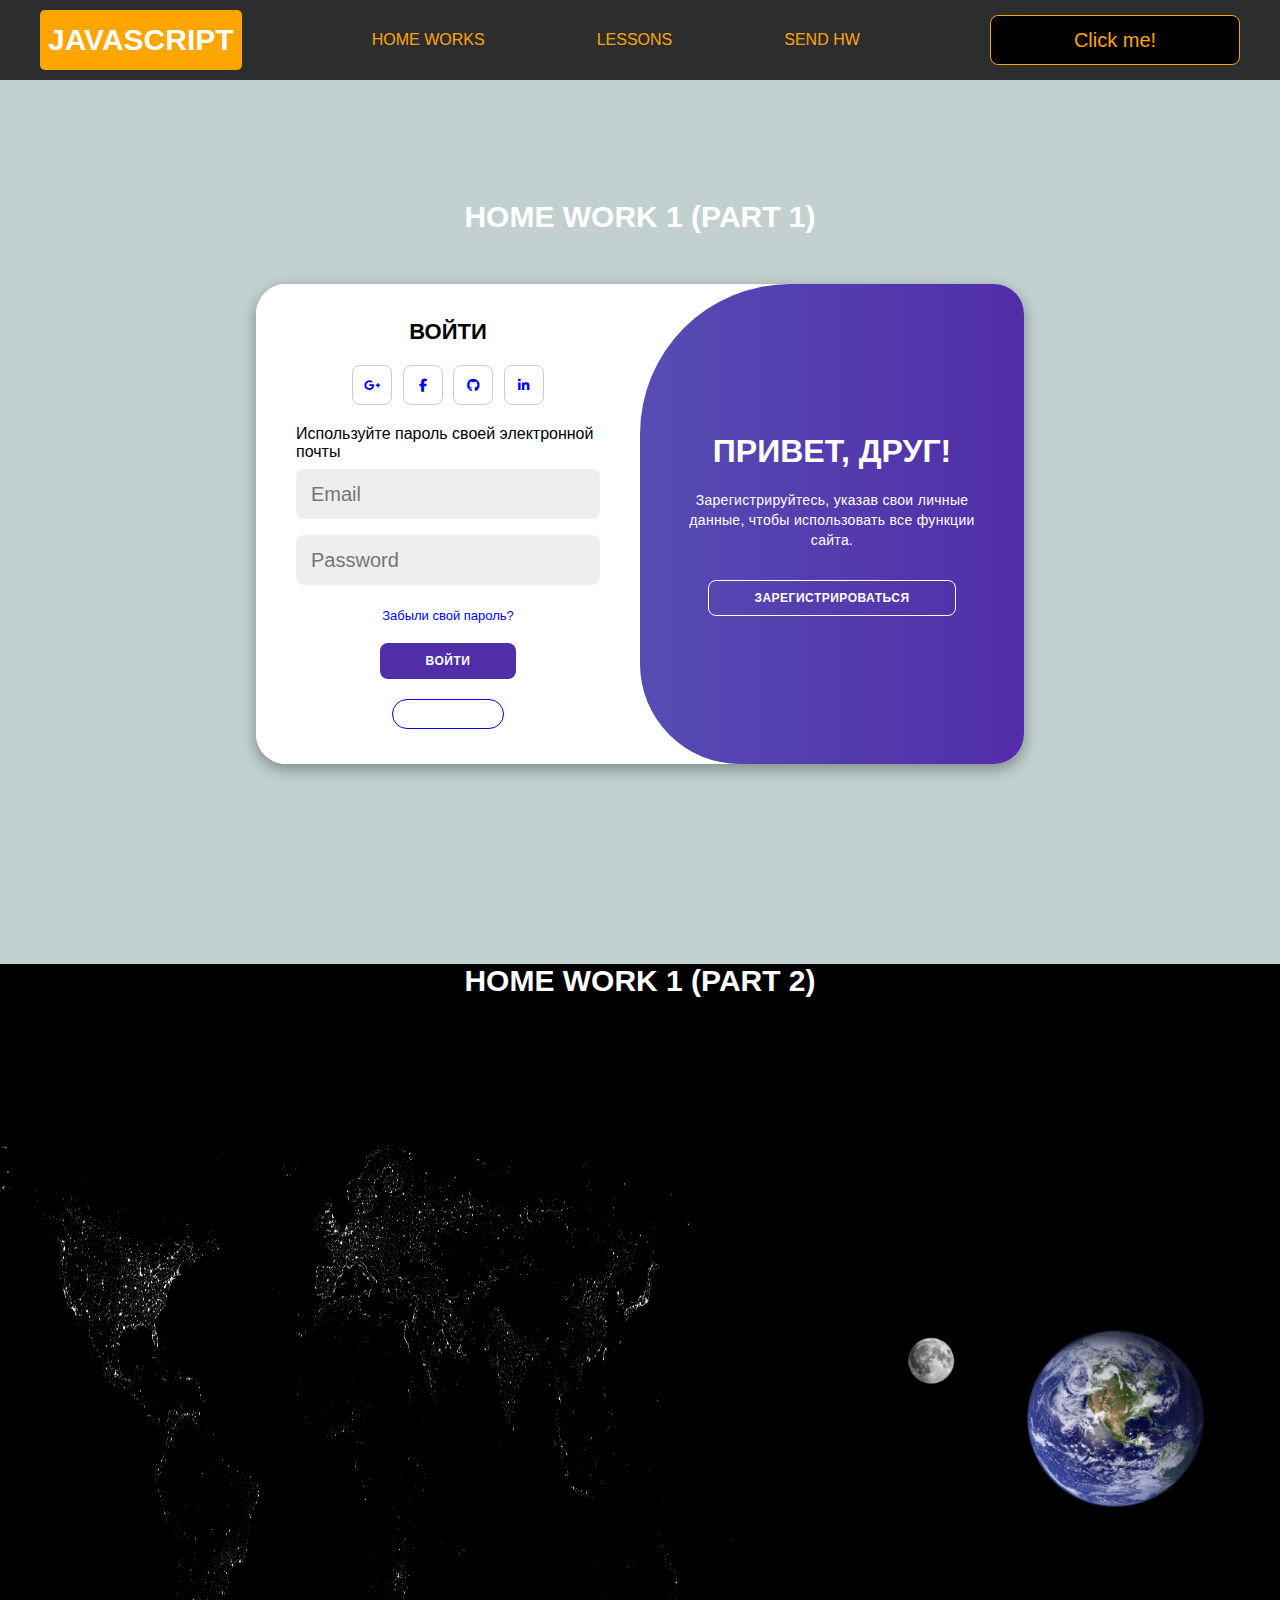
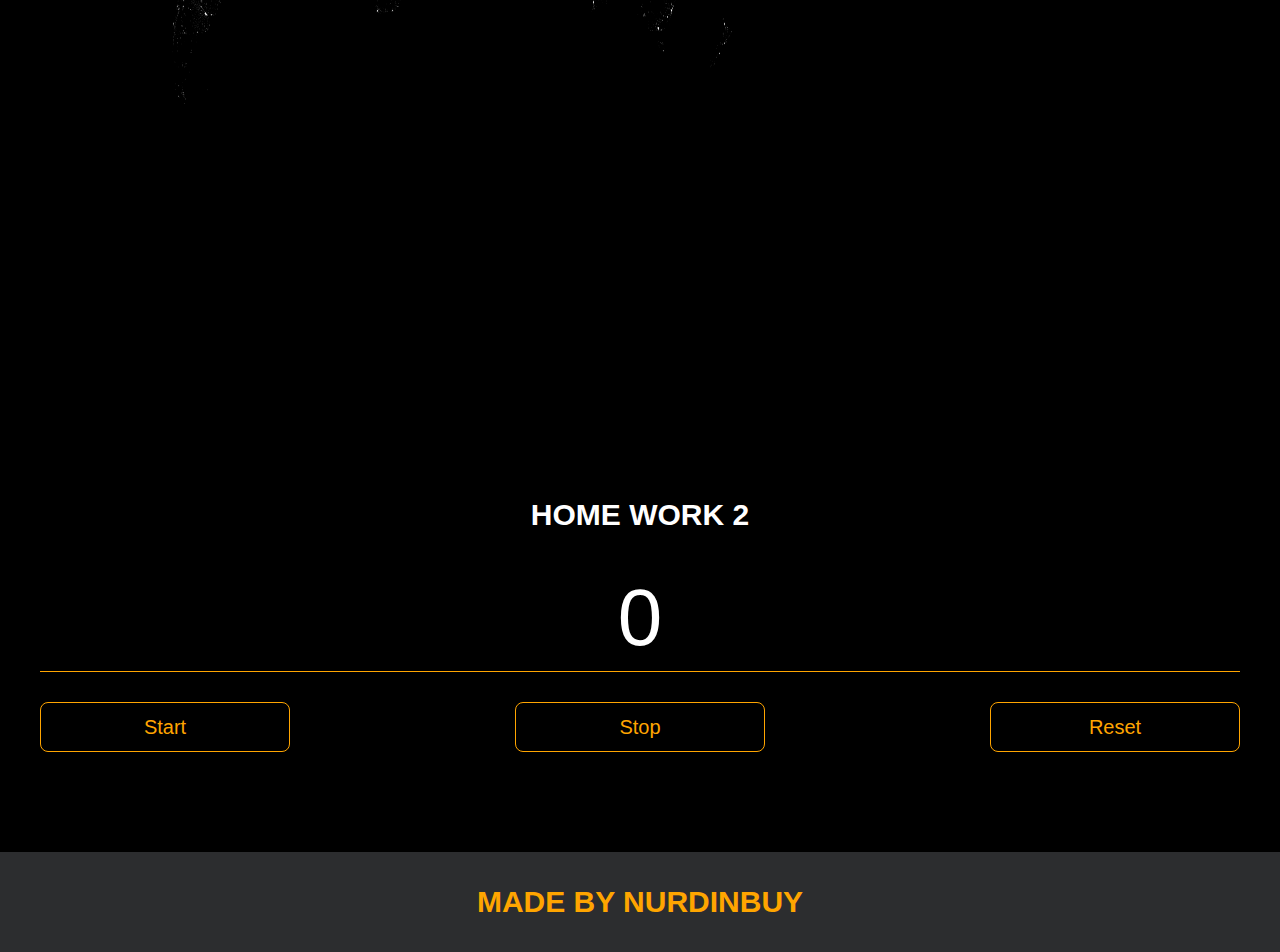
==== project/pages/home_works.html @ 9779edff "Add files via upload" ====
<!DOCTYPE html>
<html lang="en">
<head>
    <meta charset="UTF-8">
    <title>Home Works</title>
    <link rel="stylesheet" href="https://cdnjs.cloudflare.com/ajax/libs/font-awesome/6.4.2/css/all.min.css">
    <link rel="stylesheet" href="../css/style.css">
    <link rel="stylesheet" href="../css/core.css">
    <link rel="stylesheet" href="../css/home_works.css">
</head>
<body>

<div class="wrapper">
    <div class="header">
        <div class="container">
            <div class="inner_header">
                <a href="../index.html">
                    <div class="logotype">
                        <h2>Java<span>Script</span></h2>
                    </div>
                </a>
                <ul class="menu">
                    <li class="menu_link">
                        <a href="../pages/home_works.html">Home Works</a>
                    </li>
                    <li class="menu_link">
                        <a href="../pages/lessons.html">Lessons</a>
                    </li>
                    <li class="menu_link">
                        <a href="https://t.me/NurDinBuy16" target="_blank">Send hw</a>
                    </li>
                </ul>
                <button class="btn" id="btn-get">Click me!</button>
            </div>
        </div>
    </div>

    <div class="gmail_block">
        <div class="container" id="container">
            <h3>Home work 1 (part 1)</h3>
            <div class="inner_gmail_block" id="gmail_container">
                <div class="inner_gmail_conatiner" >
                    <div class="form_container sign_up">
                        <form>
                            <h1 class="gmail_h1">Зарегистрироваться</h1>
                            <div class="social_icons">
                                <a href="#" class="icon"><i class="fa-brands fa-google-plus-g"></i></a>
                                <a href="#" class="icon"><i class="fa-brands fa-facebook-f"></i></a>
                                <a href="#" class="icon"><i class="fa-brands fa-github"></i></a>
                                <a href="#" class="icon"><i class="fa-brands fa-linkedin-in"></i></a>
                            </div>
                            <span>Используйте свой адрес электронной почты для регистрации</span>
                            <input class="input_text"  id="input_text1" placeholder="Name">
                            <input class="input_email1" id="input_email1"  type="email" placeholder="Email">
                            <input class="input_password1" id="input_password1" type="password" placeholder="Password">
                            <button id="input_button1" >Зарегистрироваться</button>
                            <span class="checker" id="gmail_result"></span>
                        </form>
                    </div>
                    <div class="form_container sign_in">
                        <form>
                            <h1 class="gmail_h1">Войти</h1>
                            <div class="social_icons">
                                <a href="#" class="icon"><i class="fa-brands fa-google-plus-g"></i></a>
                                <a href="#" class="icon"><i class="fa-brands fa-facebook-f"></i></a>
                                <a href="#" class="icon"><i class="fa-brands fa-github"></i></a>
                                <a href="#" class="icon"><i class="fa-brands fa-linkedin-in"></i></a>
                            </div>
                            <span>Используйте пароль своей электронной почты</span>
                            <input class="input_email" id="input_email" type="email" placeholder="Email">
                            <input class="input_password" id="input_password" type="password" placeholder="Password">
                            <a class="sing_aa" href="#">Забыли свой пароль?</a>
                            <button class="input_button" id="input_button">Войти</button>
                            <span class="checkee" id="gmail_result1"></span>
                        </form>
                    </div>
                    <div class="toggle_container">
                        <div class="toggle">
                            <div class="toggle_panel toggle_left">
                                <h1 class="gmail_h2">Добро пожаловать!</h1>
                                <p>Введите свои личные данные, чтобы использовать все возможности  сайта</p>
                                <button class="hidden" id="login">Войти</button>

                            </div>
                            <div class="toggle_panel toggle_right">
                                <h1 class="gmail_h2">Привет, друг!</h1>
                                <p>Зарегистрируйтесь, указав свои личные данные, чтобы использовать все функции сайта.</p>
                                <button class="hidden" id="register">Зарегистрироваться</button>
                            </div>
                        </div>
                    </div>
                </div>
            </div>
        </div>
    </div>

    <div class="move_block">
        <div class="container">
            <h3>Home work 1 (part 2)</h3>
            <div class="solar_system">
                <div class="earth" id="earth">
                    <img src="../images/earth_night.png" alt="earth">
                </div>
                <div class="earth_one">
                    <img class="earth_two" src="../images/earth.png" alt="earth">
                    <img class="moon" id="moon" src="../images/moon.png" alt="moon">
                </div>
            </div>
        </div>
    </div>

    <div class="stopwatch">
        <div class="container">
            <h3>Home work 2 </h3>
            <div class="time">
                <div class="time_block">
                    <div class="interval" id="seconds">0</div>
                </div>
            </div>
            <div class="time_buttons">
                <button class="btn" id="start">Start</button>
                <button class="btn" id="stop">Stop</button>
                <button class="btn" id="reset">Reset</button>
            </div>
        </div>
    </div>

    <div class="footer">
        <div class="container">
            <a href="https://www.instagram.com/nurdinbuy/" target="_blank">
                <div class="inner_footer">
                    <h2>Made by NurDinBuy</h2>
                </div>
            </a>
        </div>
    </div>
</div>

<div class="modal">
    <div class="modal_dialog">
        <div class="modal_content">
            <form action="#">
                <div class="modal_close">&times;</div>
                <div class="modal_title">Мы свяжемся с вами как можно быстрее!</div>
                <input required placeholder="Ваше имя" name="name" type="text" class="modal_input">
                <input required placeholder="Ваш номер телефона" name="phone" type="phone" class="modal_input">
                <button class="btn btn_dark btn_min">Перезвонить мне</button>
            </form>
        </div>
    </div>
</div>

</body>
<script src="../js/home_works.js"></script>
<script src="../js/modal.js"></script>
</html>
---- project/css/style.css ----
/* HEADER */

.header {
    height: 80px;
    background: #2c2d2f;
    display: flex;
    align-items: center;
    width: 100%;
    position: fixed;
    top: 0;
    z-index: 2000;
}

.inner_header {
    height: 100%;
    display: flex;
    align-items: center;
    justify-content: space-between;
}

/* LOGOTYPE */

.logotype {
    display: flex;
    align-items: center;
    justify-content: center;
    font-size: 22px;
    height: 60px;
    width: fit-content;
    background: var(--orange);
    padding: 8px;
    color: white;
    border-radius: 5px;
    cursor: pointer;
}

/* HEADER MENU */

.menu {
    display: flex;
    justify-content: space-around;
    width: 600px;
}

.menu_link a {
    color: var(--orange);
    text-transform: uppercase;
}

.menu_link a:hover {
    text-decoration: underline;
}

/* MAIN BLOCK */

.main_block {
    padding: 100px 0;
    background: black;
}

/* BUTTONS COLOR PICKER */

.colors-buttons {
    display: flex;
    justify-content: space-between;
    margin-top: 50px;
}

.btn-color {
    border-radius: 20px;
    border-color: white !important;
}

/* FOOTER */

.footer {
    background: #2c2d2f;
    width: 100%;
}

.inner_footer {
    display: flex;
    align-items: center;
    justify-content: center;
    height: 100px;
}

.footer h2 {
    text-transform: uppercase;
    color: var(--orange);
    font-weight: 600;
}


/* SLIDER BLOCK */

.slider_block {
    padding: 100px 0;
    background: black;
}

.slider {
    position: relative;
    width: 100%;
    height: 300px;
    overflow: hidden;
    border: 3px solid var(--orange);
    border-radius: 20px;
    display: flex;
    align-items: center;
    justify-content: space-between;
    padding: 0 30px;
}

.slide {
    position: absolute;
    top: 60px;
    left: 0;
    width: 100%;
    height: 100%;
    display: none;
    transition: opacity 0.5s ease-in-out;
}

.slide_card {
    color: white;
    margin: 0 auto;
    width: 500px;
    text-align: center;
}

.slide_card h3 {
    color: white;
    text-transform: uppercase;
    font-size: 22px;
}

.slide_card p {
    font-size: 16px;
    text-align: justify;
    margin: 10px 0;
}

.slide_card a {
    color: var(--orange);
    text-decoration: underline;
}

.slide.active_slide {
    display: block;
}

/* VIDEO BLOCK */

.block_video {
    background: black;
    padding: 100px 0;
}

.inner_block_video {
    display: flex;
    justify-content: center;
    margin-top: 50px;
}

/* MODAL */

.modal {
    position: fixed;
    height: 100%;
    width: 100%;
    top: 0;
    left: 0;
    z-index: 2;
    background: rgba(0, 0, 0, 0.5);
    backdrop-filter: blur(10px);
    display: none;
}

.modal_dialog {
    max-width: 500px;
    margin: 150px auto;
}

.modal_content {
    position: relative;
    width: 100%;
    padding: 40px;
    background-color: black;
    border: 2px solid var(--orange);
    border-radius: 4px;
    max-height: 80vh;
    overflow-y: auto;
}

.modal_content form {
    display: flex;
    flex-direction: column;
    align-items: center;
}

.modal_close {
    position: absolute;
    top: 8px;
    right: 14px;
    font-size: 30px;
    color: red;
    opacity: 0.5;
    font-weight: 700;
    border: none;
    background-color: transparent;
    cursor: pointer;
}

.modal_title {
    text-align: center;
    font-size: 22px;
    text-transform: uppercase;
    color: white;
}

.modal_input, .btn_min {
    width: 100% !important;
    margin-top: 10px;
}


/*-------BOTTLE-------*/

.botlle {
    background: black;
    padding: 100px 0;
}

.bottle_inner {
    display: flex;
    justify-content: center;
    align-items: center;
}

.bowl {
    position: relative;
    width: 300px;
    height: 300px;
    background: rgba(255, 255, 255, 0.1);
    border-radius: 50%;
    border: 8px solid transparent;
    animation: animate 5s linear infinite;
    transform-origin: bottom center;
    animation-play-state: run;
}

@keyframes animate {
    0% {
        transform: rotate(0deg);
    }
    25% {
        transform: rotate(22deg);
    }
    50% {
        transform: rotate(0deg);
    }
    75% {
        transform: rotate(-22deg);
    }
    100% {
        filter: hue-rotate(360deg);
    }
}

.bowl::before {
    content: "";
    position: absolute;
    top: -15px;
    left: 50%;
    transform: translateX(-50%);
    width: 40%;
    height: 30px;
    border: 15px solid #444;
    border-radius: 50%;
    box-shadow: 0 10px #222;

}

.bowl::after {
    content: "";
    position: absolute;
    top: 35%;
    left: 50%;
    transform: translate(-50%, -50%);
    width: 150px;
    height: 60px;
    background: rgba(255, 255, 255, 0.05);
    transform-origin: center;
    animation: animatebowlshadow 5s linear infinite;
    border-radius: 50%;
    animation-play-state: running;

}


@keyframes animatebowlshadow {
    0% {
        left: 50%;
        width: 150px;
        height: 60px;
    }
    25% {
        left: 55%;
        width: 140px;
        height: 65px;
    }
    50% {
        left: 50%;
        width: 150px;
        height: 60px;
    }
    75% {
        left: 45%;
        width: 140px;
        height: 65px;
    }
    100% {


    }
}


.liquid {
    position: absolute;
    top: 50%;
    left: 5px;
    right: 5px;
    bottom: 5px;
    background: #1ae907;
    border-bottom-left-radius: 150px;
    border-bottom-right-radius: 150px;
    filter: drop-shadow(0 0 80px #1ae907);
    transform-origin: top center;
    animation: animateliquid 5s linear infinite;
    animation-play-state: running;
}

@keyframes animateliquid {
    0% {
        transform: rotate(0deg);
    }
    25% {
        transform: rotate(-22deg);
    }
    30% {
        transform: rotate(-23deg);
    }
    50% {
        transform: rotate(0deg);
    }
    75% {
        transform: rotate(22deg);
    }
    80% {
        transform: rotate(23deg);
    }
    100% {
        transform: rotate(0deg);
    }


}

.liquid::before {
    content: "";
    position: absolute;
    top: -10px;
    width: 100%;
    height: 20px;
    background: #15be05;
    border-radius: 50%;
    filter: drop-shadow(0 0 80px #15be05);
}

.shadow {
    position: absolute;
    top: calc(50% + 150px);
    left: 50%;
    transform: translate(-50%, -50%);
    width: 260px;
    height: 40px;
    background: rgba(0, 0, 0, 0.5);
    border-radius: 50%;
    animation: animateshadow 5s linear infinite;
    animation-play-state: running;

}

@keyframes animateshadow {
    0% {
        left: 50%;
        width: 260px;
        height: 40px;
        top: calc(50% + 150px);

    }

    25% {
        left: 55%;
        width: 265px;
        height: 30px;
        top: calc(50% + 130px);

    }
    50% {
        left: 50%;
        width: 260px;
        height: 40px;
        top: calc(50% + 150px);

    }
    75% {
        left: 45%;
        width: 265px;
        height: 30px;
        top: calc(50% + 130px);

    }
    100% {
    }
}
---- project/css/core.css ----
* {
    margin: 0;
    padding: 0;
    box-sizing: border-box;
}

.container {
    width: 1200px;
    margin: 0 auto;
}

body {
    font-family: "Britannic Bold", sans-serif;
}

.btn {
    width: 250px;
    height: 50px;
    font-size: 20px;
    cursor: pointer;
    border: 1px solid var(--orange);
    background: black;
    color: var(--orange);
    border-radius: 8px;
}

.btn:hover {
    background: #414349;
}

.btn:active {
    background: #56585D;
    border: 2px solid var(--orange);
}

a {
    text-decoration: none;
}

li {
    list-style: none;
}

h1 {
    text-align: center;
    font-size: 70px;
    color: white;
    margin: 0 auto;
    text-transform: uppercase;
    font-weight: 600;
}

h2 {
    text-align: center;
    font-size: 30px;
    color: white;
    margin: 0 auto;
    text-transform: uppercase;
    font-weight: 600;
}

h3 {
    text-align: center;
    font-size: 30px;
    color: white;
    margin: 0 auto;
    text-transform: uppercase;
    font-weight: 600;
}

h4 {
    font-size: 24px;
    color: white;
    text-transform: uppercase;
    font-weight: 600;
}

strong {
    color: #F79300;
}

label {
    font-size: 24px;
    color: var(--orange);
}

input {
    width: 350px;
    height: 50px;
    font-size: 20px;
    padding-left: 5px;
    color: var(--orange);
    background: black;
    border: 2px solid var(--orange);
}

.checker {
    color: white;
    font-size: 30px;
}

.btn-slide {
    display: block;
    width: 100px;
    height: 100px;
    background: var(--orange);
    color: black;
    font-size: 20px;
    text-transform: uppercase;
    border-radius: 50%;
    font-weight: 800;
    z-index: 1;
}

.btn-slide:hover {
    background: #b68733 !important;
    cursor: pointer;
    color: white;
}

:root {
    --orange: orange;
    --black: black;
}
---- project/css/home_works.css ----
/* GMAIL BLOCK */

.gmail_block{
	background: #c2d0d0;
	padding: 200px 0;
}
.inner_gmail_block{
	margin: 0 auto;
	margin-top: 50px;
	background-color: #fff;
	border-radius: 30px;
	box-shadow: 0 5px 15px rgba(0, 0, 0, 0.35);
	position: relative;
	overflow: hidden;
	width: 768px;
	max-width: 100%;
	min-height: 480px;

}
.gmail_h1{
	font-size: 22px;
	color: black;
}
.gmail_h2{
	font-size: 32px;
	color: #fff;
}
.inner_gmail_block p{
	font-size: 14px;
	line-height: 20px;
	letter-spacing: 0.3px;
	margin: 20px 0;
}
.inner_gmail_block a{
	color: blue;
	font-size: 13px;
	text-decoration: none;
	margin: 15px 0 10px;
}
.inner_gmail_block button{
	background-color: #512da8;
	color: #fff;
	font-size: 12px;
	padding: 10px 45px;
	border: 1px solid transparent;
	border-radius: 8px;
	font-weight: 600;
	letter-spacing: 0.5px;
	text-transform: uppercase;
	margin-top: 10px;
	cursor: pointer;
}
.inner_gmail_block button.hidden{
	background-color: transparent;
	border-color: #fff;
}
.inner_gmail_block form{
	background-color: #fff;
	display: flex;
	align-items: center;
	justify-content: center;
	flex-direction: column;
	padding: 0 40px;
	height: 100%;
}
.input_text{
	color: black;
	font-size: 20px;
	background-color: #eee;
	border: none;
	margin: 8px 0;
	padding: 10px 15px;
	border-radius: 8px;
	width: 100%;
	outline: none;
}
.input_email{
	color: black;
	font-size: 20px;
	background-color: #eee;
	border: none;
	margin: 8px 0;
	padding: 10px 15px;
	border-radius: 8px;
	width: 100%;
	outline: none;
}
.input_email1{
	color: black;
	font-size: 20px;
	background-color: #eee;
	border: none;
	margin: 8px 0;
	padding: 10px 15px;
	border-radius: 8px;
	width: 100%;
	outline: none;
}
.input_password{
	color: black;
	font-size: 20px;
	background-color: #eee;
	border: none;
	margin: 8px 0;
	padding: 10px 15px;
	border-radius: 8px;
	width: 100%;
	outline: none;
}
.input_password1{
	color: black;
	font-size: 20px;
	background-color: #eee;
	border: none;
	margin: 8px 0;
	padding: 10px 15px;
	border-radius: 8px;
	width: 100%;
	outline: none;
}
.checkee{
	width: 112px;
	height: 30px;
	margin-top: 20px;
	border: 1px solid blue;
	font-size: 20px;
	display: flex;
	justify-content: center;
	align-items: center;
	border-radius: 20px;

}
.checker{
	width: 112px;
	height: 30px;
	margin-top: 20px;
	border: 1px solid blue;
	font-size: 20px;
	display: flex;
	justify-content: center;
	align-items: center;
	border-radius: 20px;
}

.form_container{
	position: absolute;
	top: 0;
	height: 100%;
	transition: all 0.6s ease-in-out;
}
.sign_in{
	left: 0;
	width: 50%;
	z-index: 2;
}
.inner_gmail_block.active .sign_in{
	transform: translateX(100%);
}
.sign_up{
	left: 0;
	width: 50%;
	opacity: 0;
	z-index: 1;
}
.inner_gmail_block.active .sign_up{
	transform: translateX(100%);
	opacity: 1;
	z-index: 5;
	animation: move 0.6s;
}
@keyframes move{
	0%, 49.99%{
		opacity: 0;
		z-index: 1;
	}
	50%, 100%{
		opacity: 1;
		z-index: 5;
	}
}
.social_icons{
	margin: 20px 0;
}
.social_icons a{
	border: 1px solid #ccc;
	border-radius: 20%;
	display: inline-flex;
	justify-content: center;
	align-items: center;
	margin: 0 3px;
	width: 40px;
	height: 40px;
	color: blue;
}
.toggle_container{
	position: absolute;
	top: 0;
	left: 50%;
	width: 50%;
	height: 100%;
	overflow: hidden;
	transition: all 0.6s ease-in-out;
	border-radius: 150px 0 0 100px;
	z-index: 1000;
}
.inner_gmail_block.active .toggle_container{
	transform: translateX(-100%);
	border-radius: 0 150px 100px 0;
}
.toggle{
	background-color: #512da8;
	height: 100%;
	background: linear-gradient(to right, #5c6bc0, #512da8);
	color: #fff;
	position: relative;
	left: -100%;
	width: 200%;
	transform: translateX(0);
	transition: all 0.6s ease-in-out;
}
.inner_gmail_block.active .toggle{
	transform: translateX(50%);
}
.toggle_panel{
	position: absolute;
	width: 50%;
	height: 100%;
	display: flex;
	align-items: center;
	justify-content: center;
	flex-direction: column;
	padding: 0 30px;
	text-align: center;
	top: 0;
	transform: translateX(0);
	transition: all 0.6s ease-in-out;
}
.toggle_left{
	transform: translateX(-200%);
}
.inner_gmail_block.active .toggle_left{
	transform: translateX(0);
}
.toggle_right{
	right: 0;
	transform: translateX(0);
}
.inner_gmail_block.active .toggle_right{
	transform: translateX(200%);
}




/* MOVE BLOCK */

.move_block {
	font-size: 6px;
	background-color: #000;
}
.solar_system {
	top: -250px;
	position: relative;
	width: 1000px;
	height: 1000px;
	margin: 0 auto;
}


.earth img{
	width: 800px;
	height: 800px;
	top: 52em;
	left: -34em;
	position: absolute;
}
.moon{
	top: 19em;
	left: -2.4em;
	width: 50px;
	height: 50px;
	position: absolute;
	animation: rotate 5s linear infinite;
}
@keyframes rotate { 0% { transform: rotate(0deg);}
	100% { transform: rotate(360deg);
	}
}

.earth_two{
	position: absolute;
	width: 200px;
	height: 200px;
	top: 16em;
	left: 16em;
}
.earth_one{
	position: absolute;
	top: 79em;
	left: 130em;
	width: 400px;
	height: 400px;
	border-radius: 50%;
	animation: rotate 10s linear infinite;
}

/*----ANALOG CLOCK-----*/

.clock {
    --clock-size: 360px;
    width: var(--clock-size);
    height: var(--clock-size);
    position: absolute;
    inset: 0;
    margin: auto;
    border-radius: 50%;
    color: white;
}

.spike {
    position: absolute;
    width: 8px;
    height: 1px;
    background: #fff9;
    line-height: 20px;
    transform-origin: 50%;
    z-index: 5;
    inset: 0;
    margin: auto;
    font-style: normal;
    transform: rotate(var(--rotate)) translateX(var(--dail-size));
}
.spike:nth-child(5n+1) {
    box-shadow: -7px 0 #fff9;
}
.spike:nth-child(5n+1):after {
    content: attr(data-i);
    position: absolute;
    right: 22px;
    top: -10px;
    transition: 1s linear;
    transform: rotate(calc( var(--dRotate) - var(--rotate)));
}

.seconds {
    --dRotate: 0deg;
    --dail-size: calc((var(--clock-size)/ 2) - 8px);
    font-weight: 800;
    font-size: 18px;
    transform: rotate(calc( -1 * var(--dRotate)));
    position: absolute;
    inset: 0;
    margin: auto;
    transition: 1s linear;
}

.minutes {
    --dail-size: calc((var(--clock-size)/ 2) - 65px);
    font-size: 16px;
    transform: rotate(calc( -1 * var(--dRotate)));
    position: absolute;
    inset: 0;
    margin: auto;
    transition: 1s linear;
}

.stop-anim {
    transition: 0s linear;
}
.stop-anim .spike:after {
    transition: 0s linear !important;
}

.hour {
    font-size: 70px;
    font-weight: 900;
    position: absolute;
    left: 50%;
    top: 50%;
    transform: translate(-50%, -50%);
}

.minute {
    font-size: 36px;
    font-weight: 900;
    position: absolute;
    background: #000;
    z-index: 10;
    right: calc(var(--clock-size)/ 4.5);
    top: 50%;
    transform: translateY(-50%);
}
.minute:after {
    content: "";
    position: absolute;
    border: 2px solid #fff;
    border-right: none;
    height: 50px;
    left: -10px;
    top: 50%;
    border-radius: 40px 0 0 40px;
    width: calc(var(--clock-size)/ 2.75);
    transform: translatey(-50%);
}


/*-------STOP WATCH------ */

.time {
    color: white;
    display: flex;
    justify-content: center;
    font-size: 80px;
    height: 100px;
    width: 100%;
    border-bottom: 1px solid var(--orange);
    margin-top: 40px;
}

.time_block {
    display: flex;
    width: 500px;
    justify-content: center;
}

.stopwatch {
    padding: 100px 0;
    background: black;
}

.time_buttons {
    margin-top: 30px;
    width: 100%;
    display: flex;
    justify-content: space-between;
}
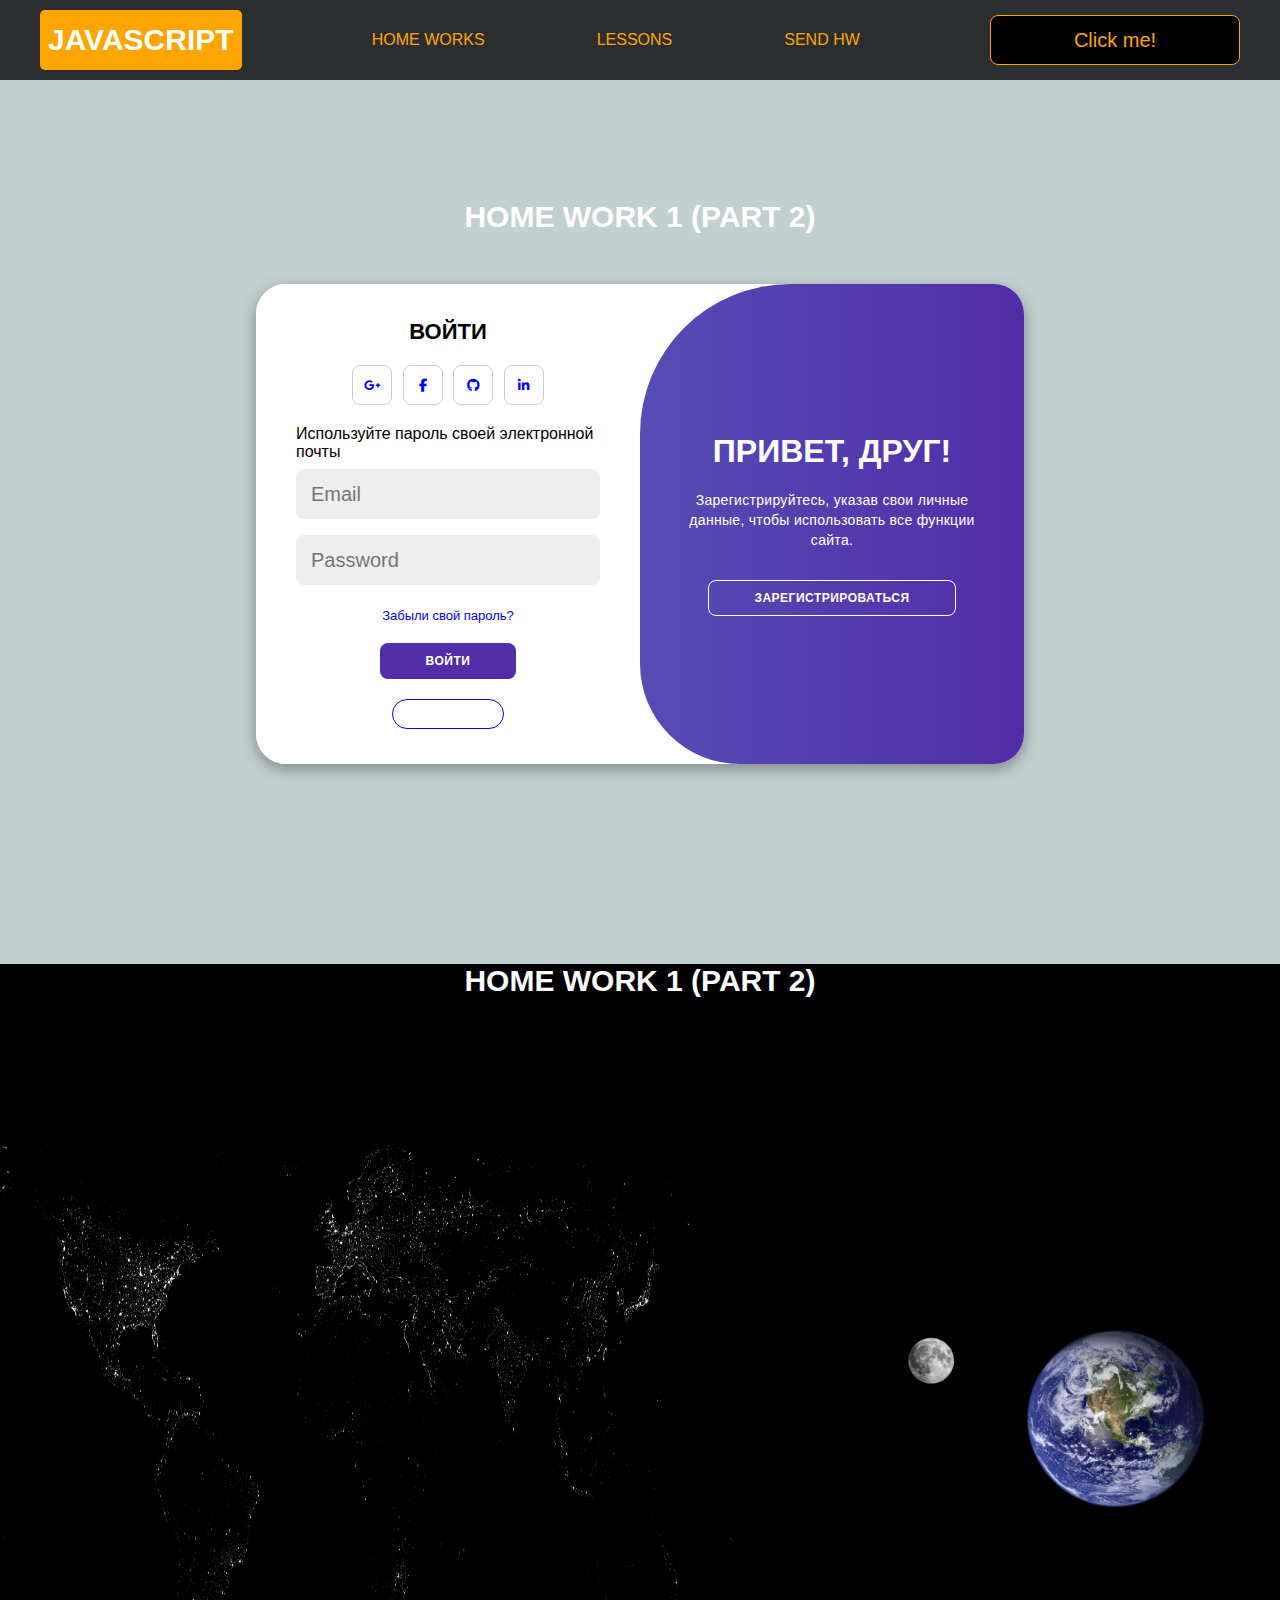
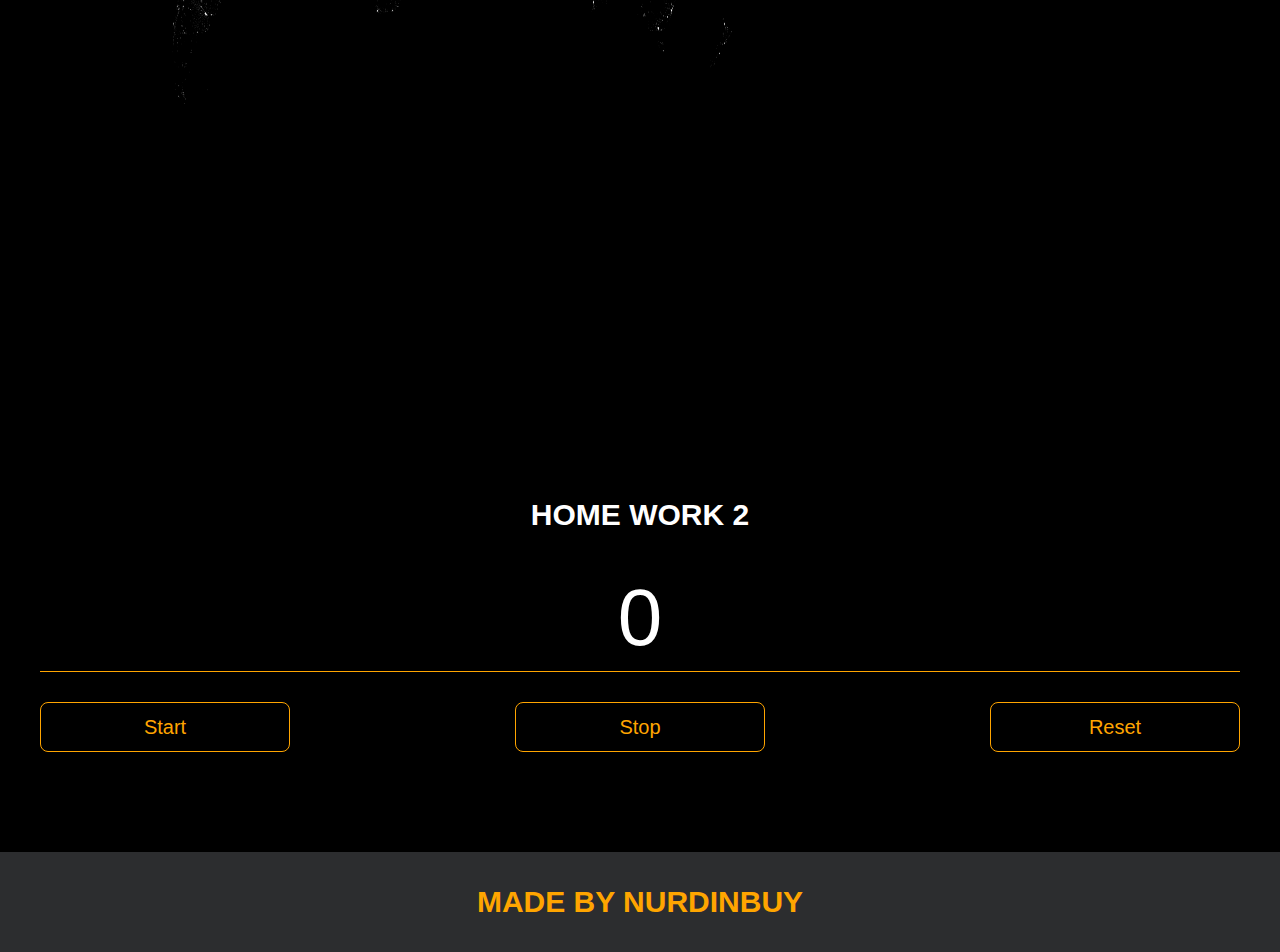
==== commit bc42e8f2: "Update home_works.html" ====
--- a/project/pages/home_works.html
+++ b/project/pages/home_works.html
@@ -37,7 +37,11 @@
 
     <div class="gmail_block">
         <div class="container" id="container">
-            <h3>Home work 1 (part 1)</h3>
+            <div class="blok">
+                <div class="blokinner">
+                    <h3 class="text">Home work 1 (part 2)</h3>
+                </div>
+            </div>
             <div class="inner_gmail_block" id="gmail_container">
                 <div class="inner_gmail_conatiner" >
                     <div class="form_container sign_up">
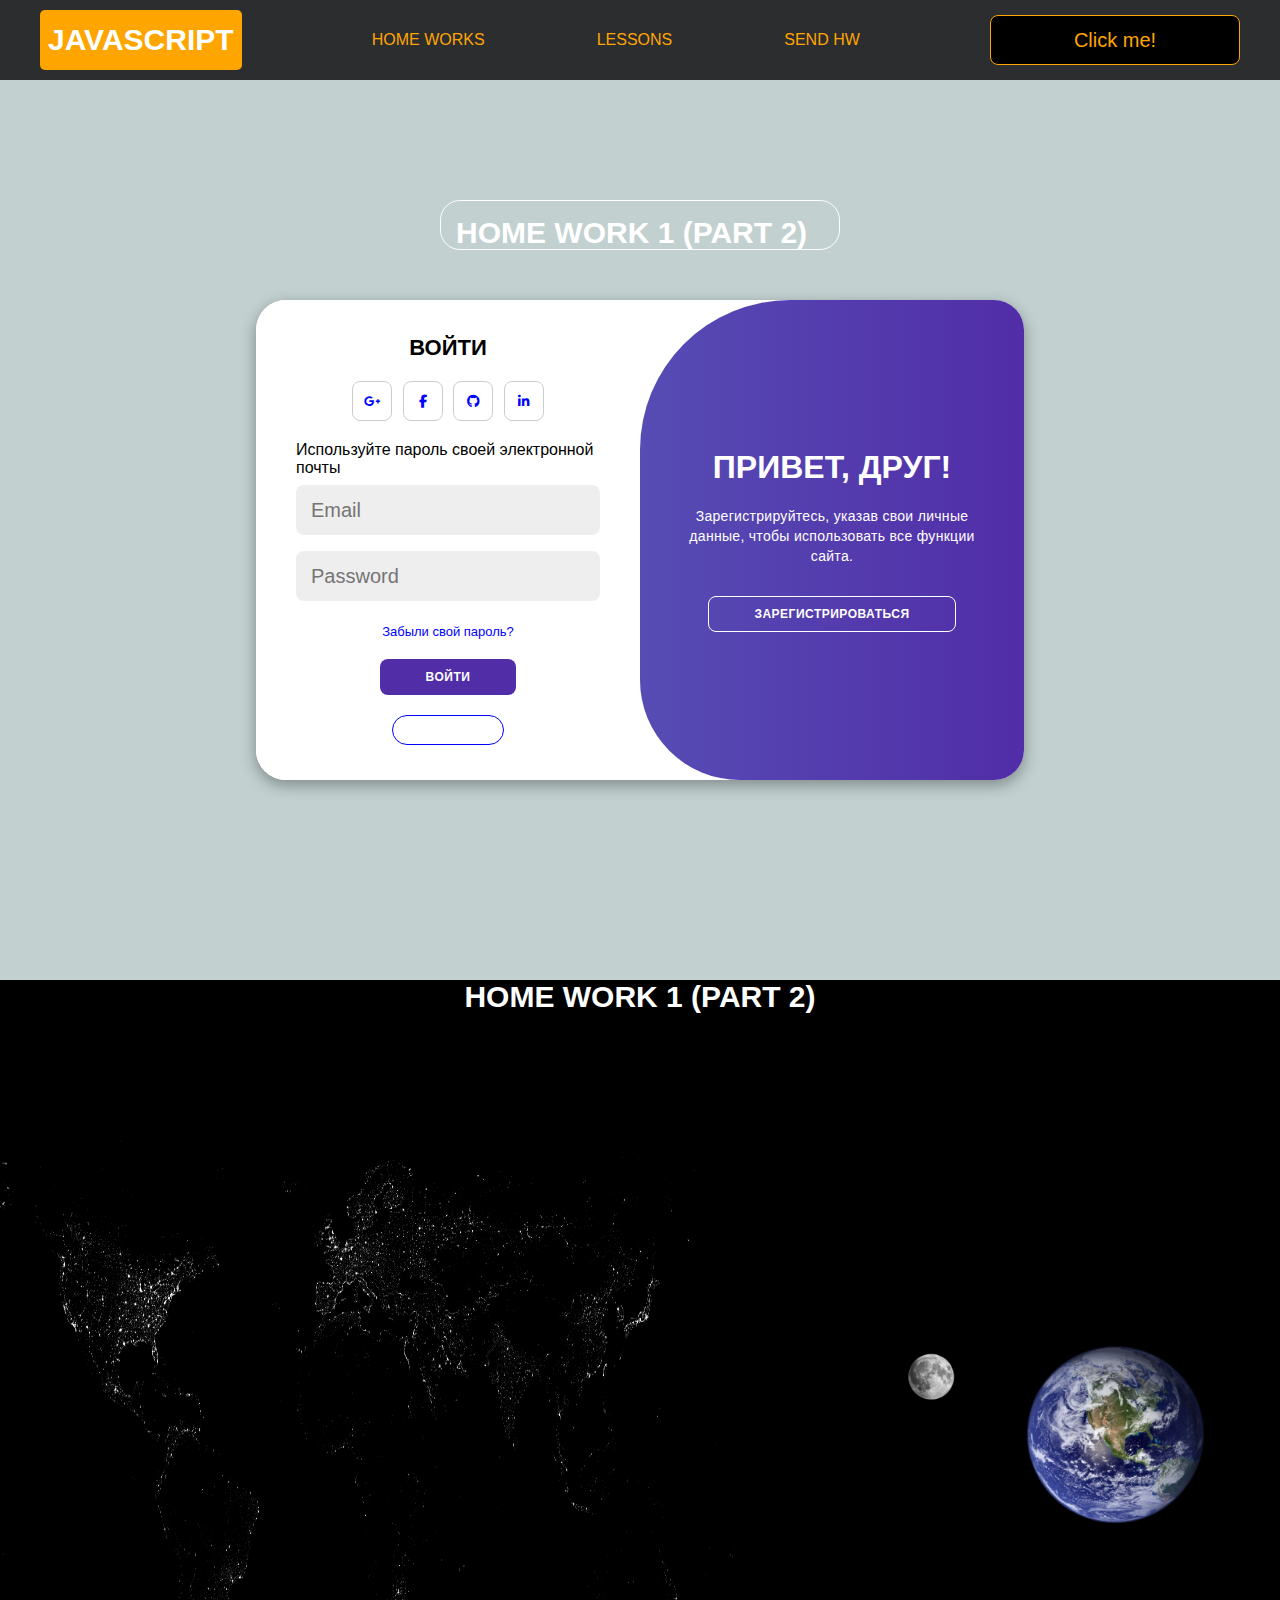
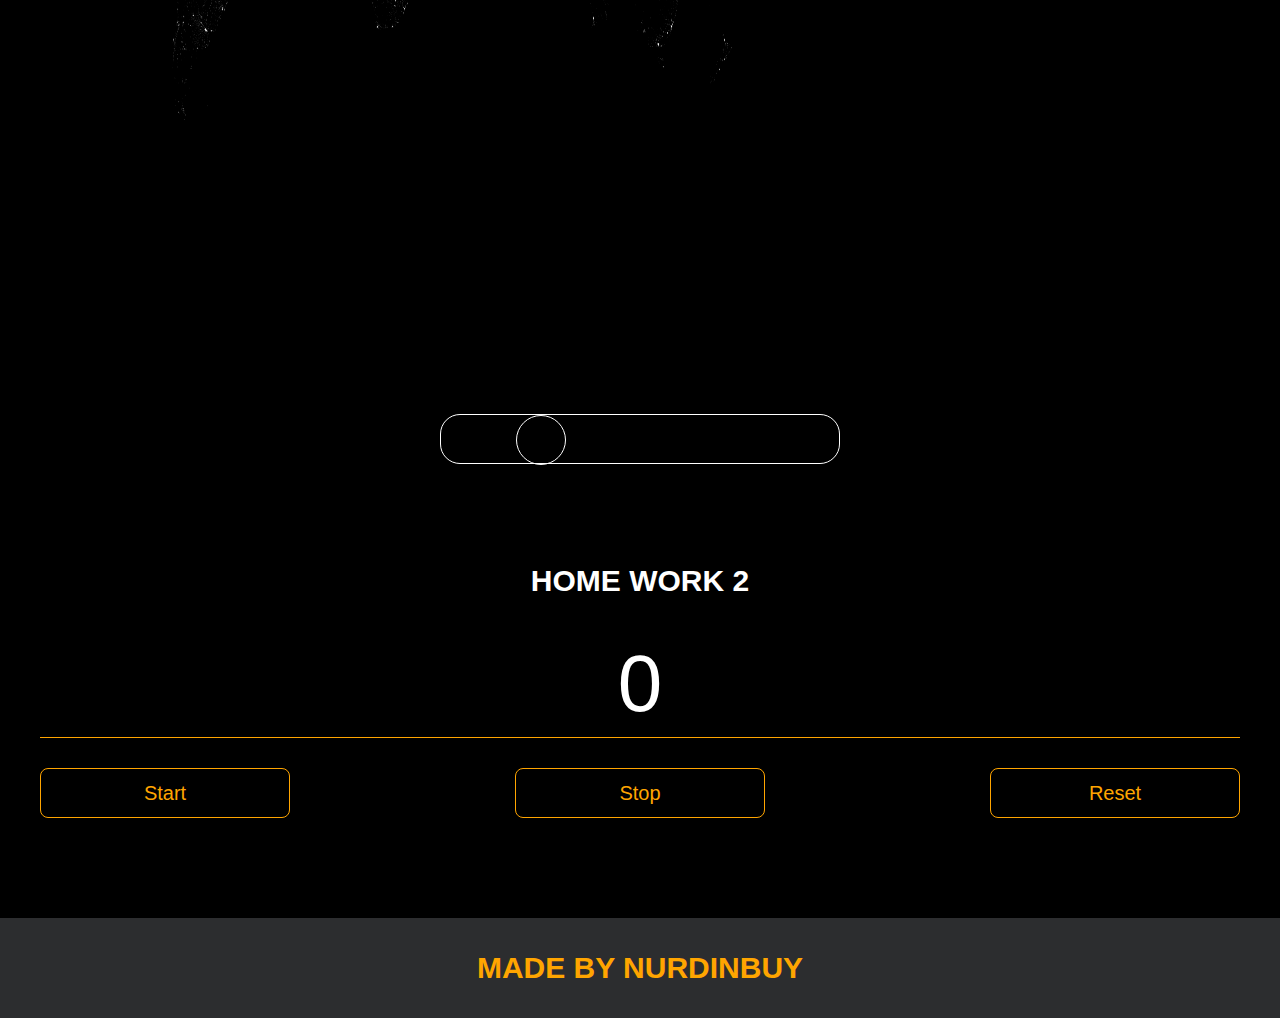
==== commit 9389a69c: "Update home_works.html" ====
--- a/project/pages/home_works.html
+++ b/project/pages/home_works.html
@@ -110,6 +110,9 @@
                     <img class="moon" id="moon" src="../images/moon.png" alt="moon">
                 </div>
             </div>
+            <div class="move_inner_blok" id="move_inner_blok">
+                <div class="move_content" id="move_content"></div>
+            </div>
         </div>
     </div>
 
--- a/project/css/home_works.css
+++ b/project/css/home_works.css
@@ -254,6 +254,33 @@
 
 
 /* MOVE BLOCK */
+.blok{
+	
+	border: 1px solid #fff;
+	overflow: hidden;
+	margin: 0 auto;
+	border-radius: 20px;
+	height: 50px;
+	width: 400px;
+}
+.blok .blokinner{
+	animation: blok 5s linear infinite;
+}
+.blok .blokinner .text{
+	display: inline-block;
+	padding: 15px;
+	font-size: 30px;
+	text-align: center;
+	color: white;
+}
+@keyframes blok {
+	0%{
+		transform: translate(100%);
+	}
+	100%{
+		transform: translate(-100%);
+	}
+}
 
 .move_block {
 	font-size: 6px;
@@ -304,7 +331,21 @@
 	border-radius: 50%;
 	animation: rotate 10s linear infinite;
 }
-
+.move_inner_blok{
+	position: relative;
+	border: 1px solid #fff;
+	margin: 0 auto;
+	border-radius: 20px;
+	height: 50px;
+	width: 400px;
+}
+.move_content{
+	position: absolute;
+	border: 1px solid #fff;
+	border-radius: 36px;
+	height: 50px;
+	width: 50px;
+}
 /*----ANALOG CLOCK-----*/
 
 .clock {
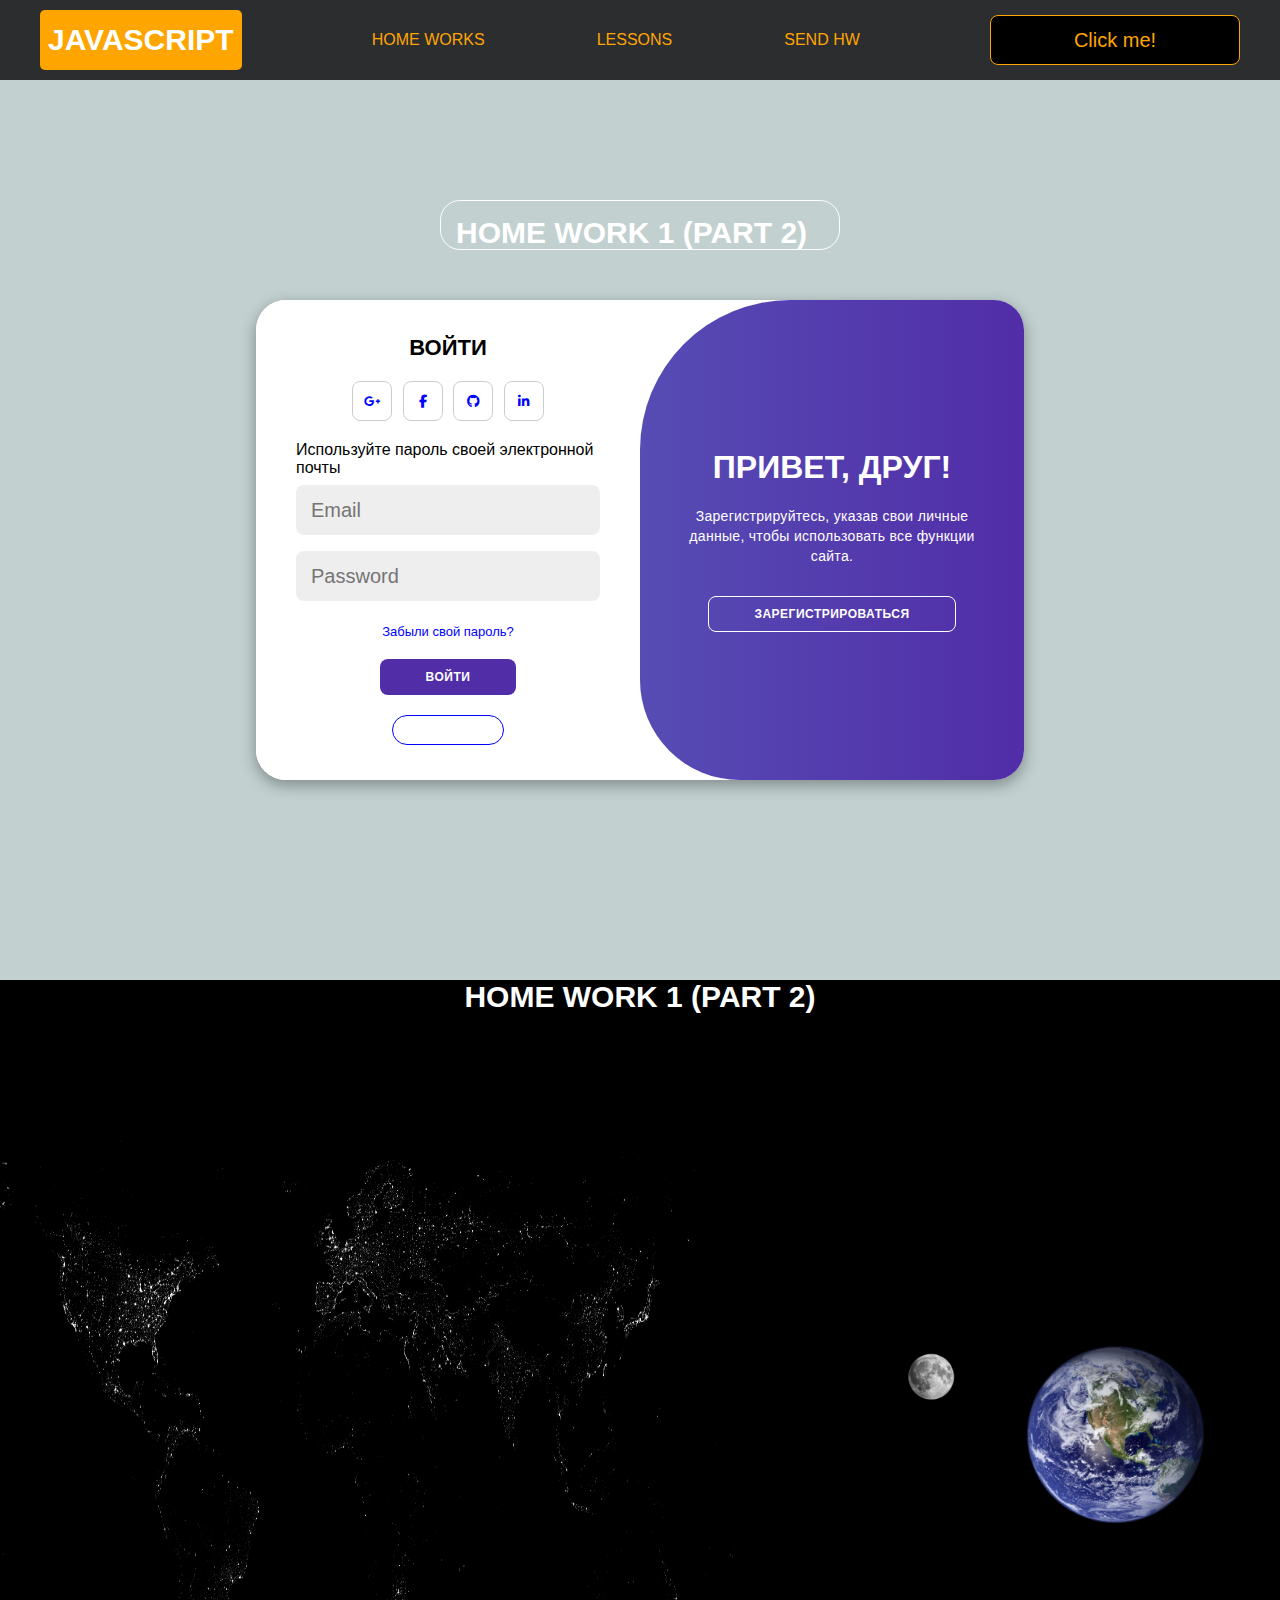
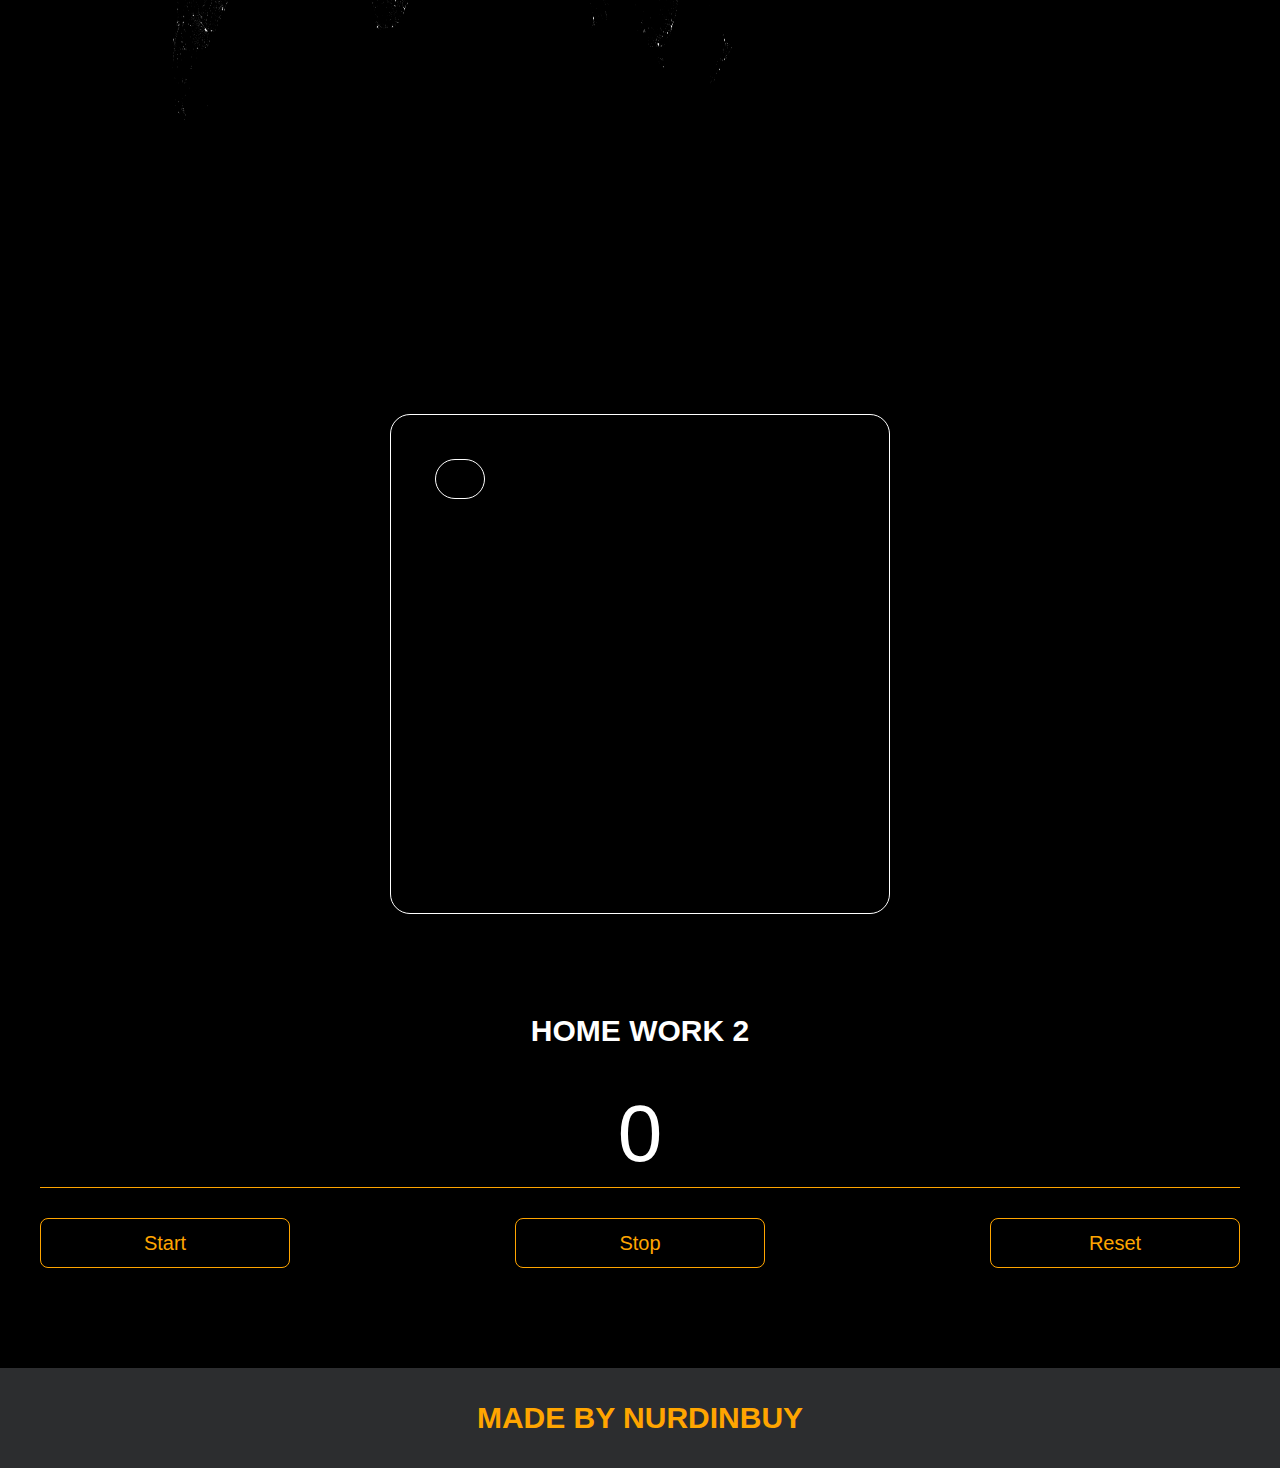
==== commit f4dc7b69: "Update home_works.html" ====
--- a/project/pages/home_works.html
+++ b/project/pages/home_works.html
@@ -110,8 +110,8 @@
                     <img class="moon" id="moon" src="../images/moon.png" alt="moon">
                 </div>
             </div>
-            <div class="move_inner_blok" id="move_inner_blok">
-                <div class="move_content" id="move_content"></div>
+            <div class="move_inner_blok" >
+                <div class="move_content" ></div>
             </div>
         </div>
     </div>
--- a/project/css/home_works.css
+++ b/project/css/home_works.css
@@ -336,14 +336,14 @@
 	border: 1px solid #fff;
 	margin: 0 auto;
 	border-radius: 20px;
-	height: 50px;
-	width: 400px;
+	height: 500px;
+	width: 500px;
 }
 .move_content{
 	position: absolute;
 	border: 1px solid #fff;
-	border-radius: 36px;
-	height: 50px;
+	border-radius: 30px;
+	height: 40px;
 	width: 50px;
 }
 /*----ANALOG CLOCK-----*/
